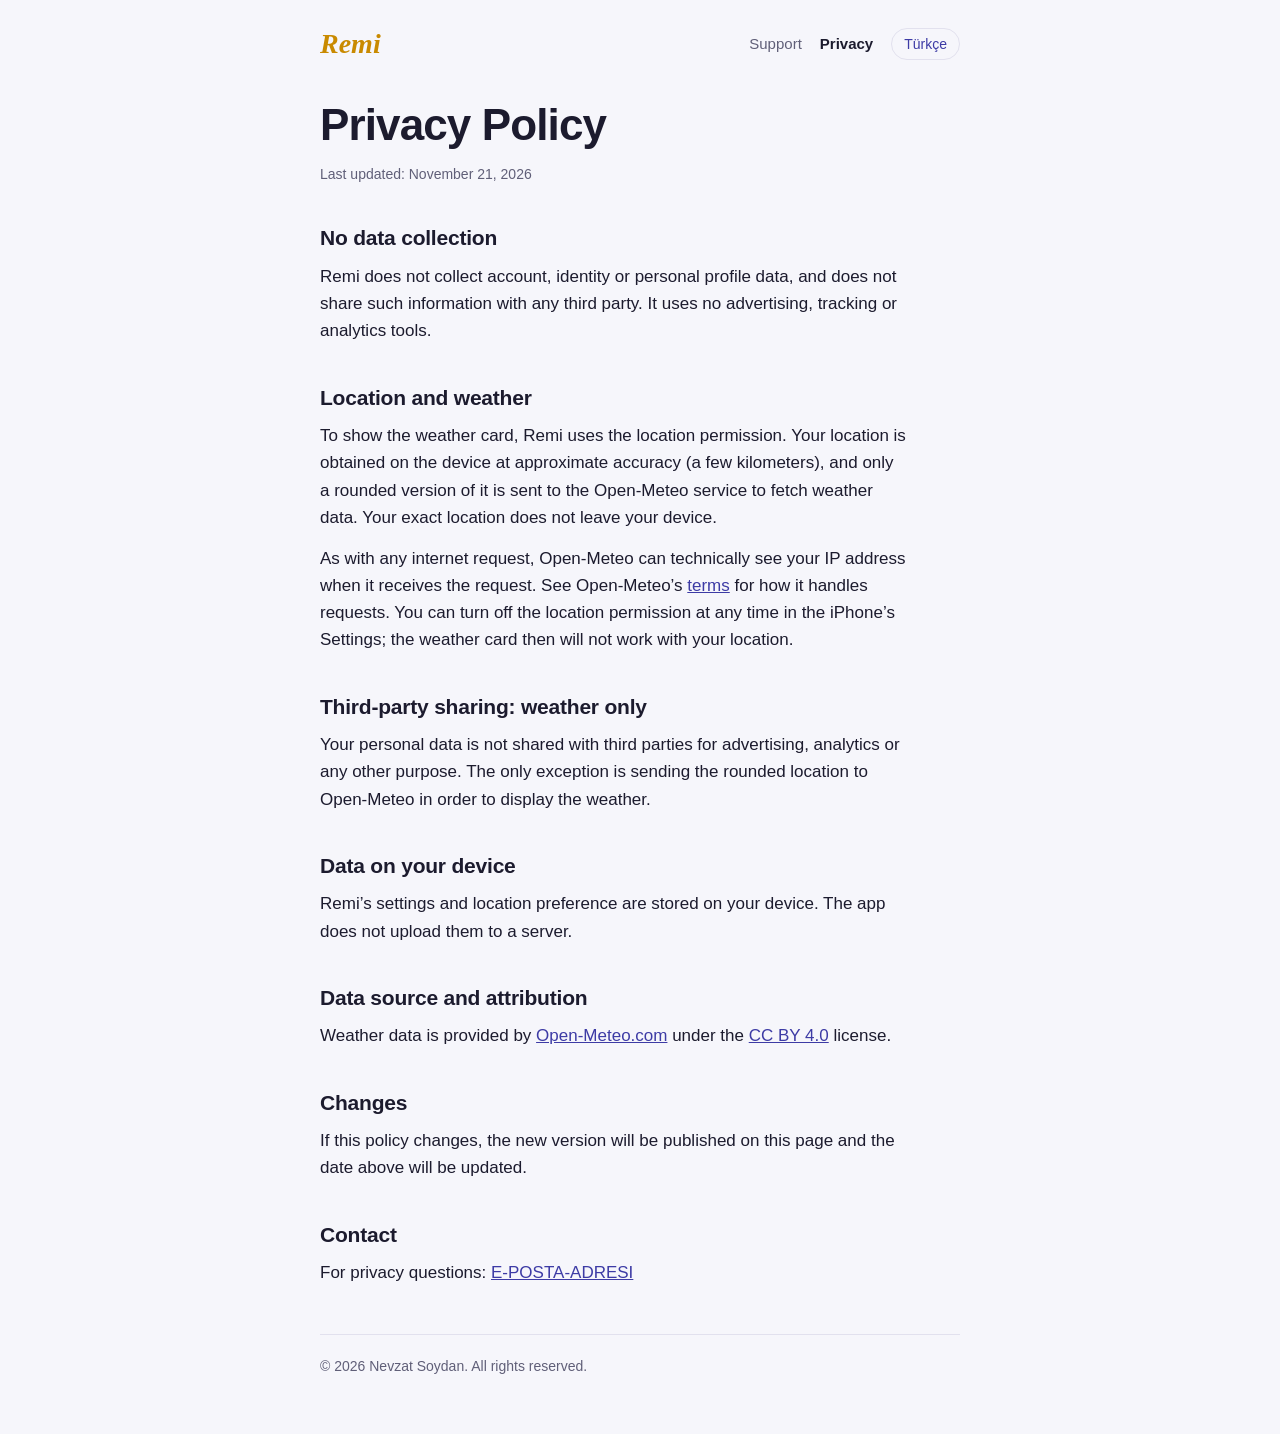
==== privacy.html @ 40884464 "Add files via upload" ====
<!doctype html>
<html lang="tr">
<head>
<meta charset="utf-8">
<meta name="viewport" content="width=device-width, initial-scale=1, viewport-fit=cover">
<title>Remi — Gizlilik Politikası / Privacy Policy</title>
<meta name="description" content="Remi gizlilik politikası / Remi privacy policy.">
<link rel="stylesheet" href="style.css">
<noscript><style>html[lang=tr] [lang=en]{display:block!important}button.lang{display:none}</style></noscript>
</head>
<body>
<div class="wrap">
<nav>
  <a class="brand" href="index.html">Remi</a>
  <div class="links">
    <a href="index.html"><span lang="tr">Destek</span><span lang="en">Support</span></a>
    <a href="privacy.html" aria-current="page"><span lang="tr">Gizlilik</span><span lang="en">Privacy</span></a>
    <button class="lang" id="lang" type="button">English</button>
  </div>
</nav>

<main>
<div lang="tr">
  <h1>Gizlilik Politikası</h1>
  <p class="meta">Son güncelleme: 21 Kasım 2026</p>

  <h2>Veri toplama yok</h2>
  <p>Remi hesap, kimlik ya da kişisel profil verisi toplamaz ve bu tür bilgileri herhangi bir üçüncü tarafla paylaşmaz. Reklam, izleme ya da analiz amaçlı bir araç kullanmaz.</p>

  <h2>Konum ve hava durumu</h2>
  <p>Hava durumu kartını göstermek için Remi konum iznini kullanır. Konumunuz cihazda yaklaşık hassasiyetle (yaklaşık birkaç kilometre) alınır ve yalnızca yuvarlanmış hali hava durumu verisini almak için Open-Meteo hizmetine gönderilir. Tam konumunuz cihazınızdan çıkmaz.</p>
  <p>Her internet isteğinde olduğu gibi, Open-Meteo isteği alırken teknik olarak IP adresinizi görebilir. Open-Meteo’nun kendi uygulamaları için <a href="https://open-meteo.com/en/terms">koşullarına</a> bakabilirsiniz. Konum iznini istediğiniz zaman iPhone’un Ayarlar bölümünden kapatabilirsiniz; bu durumda hava durumu kartı konumunuzla çalışmaz.</p>

  <h2>Üçüncü taraf paylaşımı: yalnızca hava durumu</h2>
  <p>Kişisel verileriniz reklam, analiz ya da başka amaçlarla üçüncü taraflarla paylaşılmaz. Tek istisna, hava durumunu göstermek için yuvarlanmış konumun Open-Meteo’ya gönderilmesidir.</p>

  <h2>Cihazdaki veriler</h2>
  <p>Remi’nin ayarları ve konum tercihi cihazınızda saklanır. Uygulama bunları bir sunucuya yüklemez.</p>

  <h2>Veri kaynağı ve atıf</h2>
  <p>Hava durumu verisi <a href="https://open-meteo.com/">Open-Meteo.com</a> tarafından <a href="https://creativecommons.org/licenses/by/4.0/">CC BY 4.0</a> lisansıyla sağlanır.</p>

  <h2>Değişiklikler</h2>
  <p>Bu politika güncellenirse yeni hali bu sayfada yayımlanır ve yukarıdaki tarih değişir.</p>

  <h2>İletişim</h2>
  <p>Gizlilikle ilgili sorularınız için: <a href="mailto:E-POSTA-ADRESI">E-POSTA-ADRESI</a></p>
</div>

<div lang="en">
  <h1>Privacy Policy</h1>
  <p class="meta">Last updated: November 21, 2026</p>

  <h2>No data collection</h2>
  <p>Remi does not collect account, identity or personal profile data, and does not share such information with any third party. It uses no advertising, tracking or analytics tools.</p>

  <h2>Location and weather</h2>
  <p>To show the weather card, Remi uses the location permission. Your location is obtained on the device at approximate accuracy (a few kilometers), and only a rounded version of it is sent to the Open-Meteo service to fetch weather data. Your exact location does not leave your device.</p>
  <p>As with any internet request, Open-Meteo can technically see your IP address when it receives the request. See Open-Meteo’s <a href="https://open-meteo.com/en/terms">terms</a> for how it handles requests. You can turn off the location permission at any time in the iPhone’s Settings; the weather card then will not work with your location.</p>

  <h2>Third-party sharing: weather only</h2>
  <p>Your personal data is not shared with third parties for advertising, analytics or any other purpose. The only exception is sending the rounded location to Open-Meteo in order to display the weather.</p>

  <h2>Data on your device</h2>
  <p>Remi’s settings and location preference are stored on your device. The app does not upload them to a server.</p>

  <h2>Data source and attribution</h2>
  <p>Weather data is provided by <a href="https://open-meteo.com/">Open-Meteo.com</a> under the <a href="https://creativecommons.org/licenses/by/4.0/">CC BY 4.0</a> license.</p>

  <h2>Changes</h2>
  <p>If this policy changes, the new version will be published on this page and the date above will be updated.</p>

  <h2>Contact</h2>
  <p>For privacy questions: <a href="mailto:E-POSTA-ADRESI">E-POSTA-ADRESI</a></p>
</div>
</main>

<footer>© 2026 Nevzat Soydan. <span lang="tr">Tüm hakları saklıdır.</span><span lang="en">All rights reserved.</span></footer>
</div>
<script src="lang.js"></script>
</body>
</html>
---- style.css ----
:root{--bg:#f6f6fb;--card:#fff;--ink:#1c1b2e;--mute:#605f78;--line:#e2e1ee;--accent:#3d3ba5;--gold:#c98a00;color-scheme:light dark}
@media (prefers-color-scheme:dark){:root{--bg:#121220;--card:#1d1d31;--ink:#f2f1fb;--mute:#a9a8c4;--line:#2f2f4b;--accent:#a9a8ff;--gold:#f5b82e}}
*{box-sizing:border-box}
html{-webkit-text-size-adjust:100%}
body{margin:0;background:var(--bg);color:var(--ink);font:17px/1.6 -apple-system,BlinkMacSystemFont,"SF Pro Text","Helvetica Neue",Arial,sans-serif;padding:env(safe-area-inset-top) env(safe-area-inset-right) env(safe-area-inset-bottom) env(safe-area-inset-left)}
.wrap{max-width:680px;margin:0 auto;padding:28px 20px 56px}
nav{display:flex;justify-content:space-between;align-items:center;gap:12px;margin-bottom:40px}
nav a.brand{font:italic 600 28px/1 Georgia,"New York",serif;color:var(--gold);text-decoration:none}
.links{display:flex;gap:18px;align-items:center;font-size:15px}
.links a{color:var(--mute);text-decoration:none}
.links a[aria-current]{color:var(--ink);font-weight:600}
button.lang{font:inherit;font-size:14px;color:var(--accent);background:none;border:1px solid var(--line);border-radius:999px;padding:4px 12px;cursor:pointer}
h1{font-size:clamp(32px,7vw,44px);line-height:1.15;letter-spacing:-.02em;margin:0 0 12px}
h2{font-size:21px;margin:36px 0 8px;letter-spacing:-.01em}
p{margin:0 0 14px;max-width:62ch}
.lead{font-size:19px;color:var(--mute)}
.card{background:var(--card);border:1px solid var(--line);border-radius:18px;padding:20px 22px;margin:20px 0}
a{color:var(--accent)}
a:focus-visible,button:focus-visible{outline:3px solid var(--accent);outline-offset:3px;border-radius:6px}
.meta{color:var(--mute);font-size:14px}
footer{margin-top:48px;padding-top:20px;border-top:1px solid var(--line);color:var(--mute);font-size:14px}
html[lang=tr] [lang=en],html[lang=en] [lang=tr]{display:none}
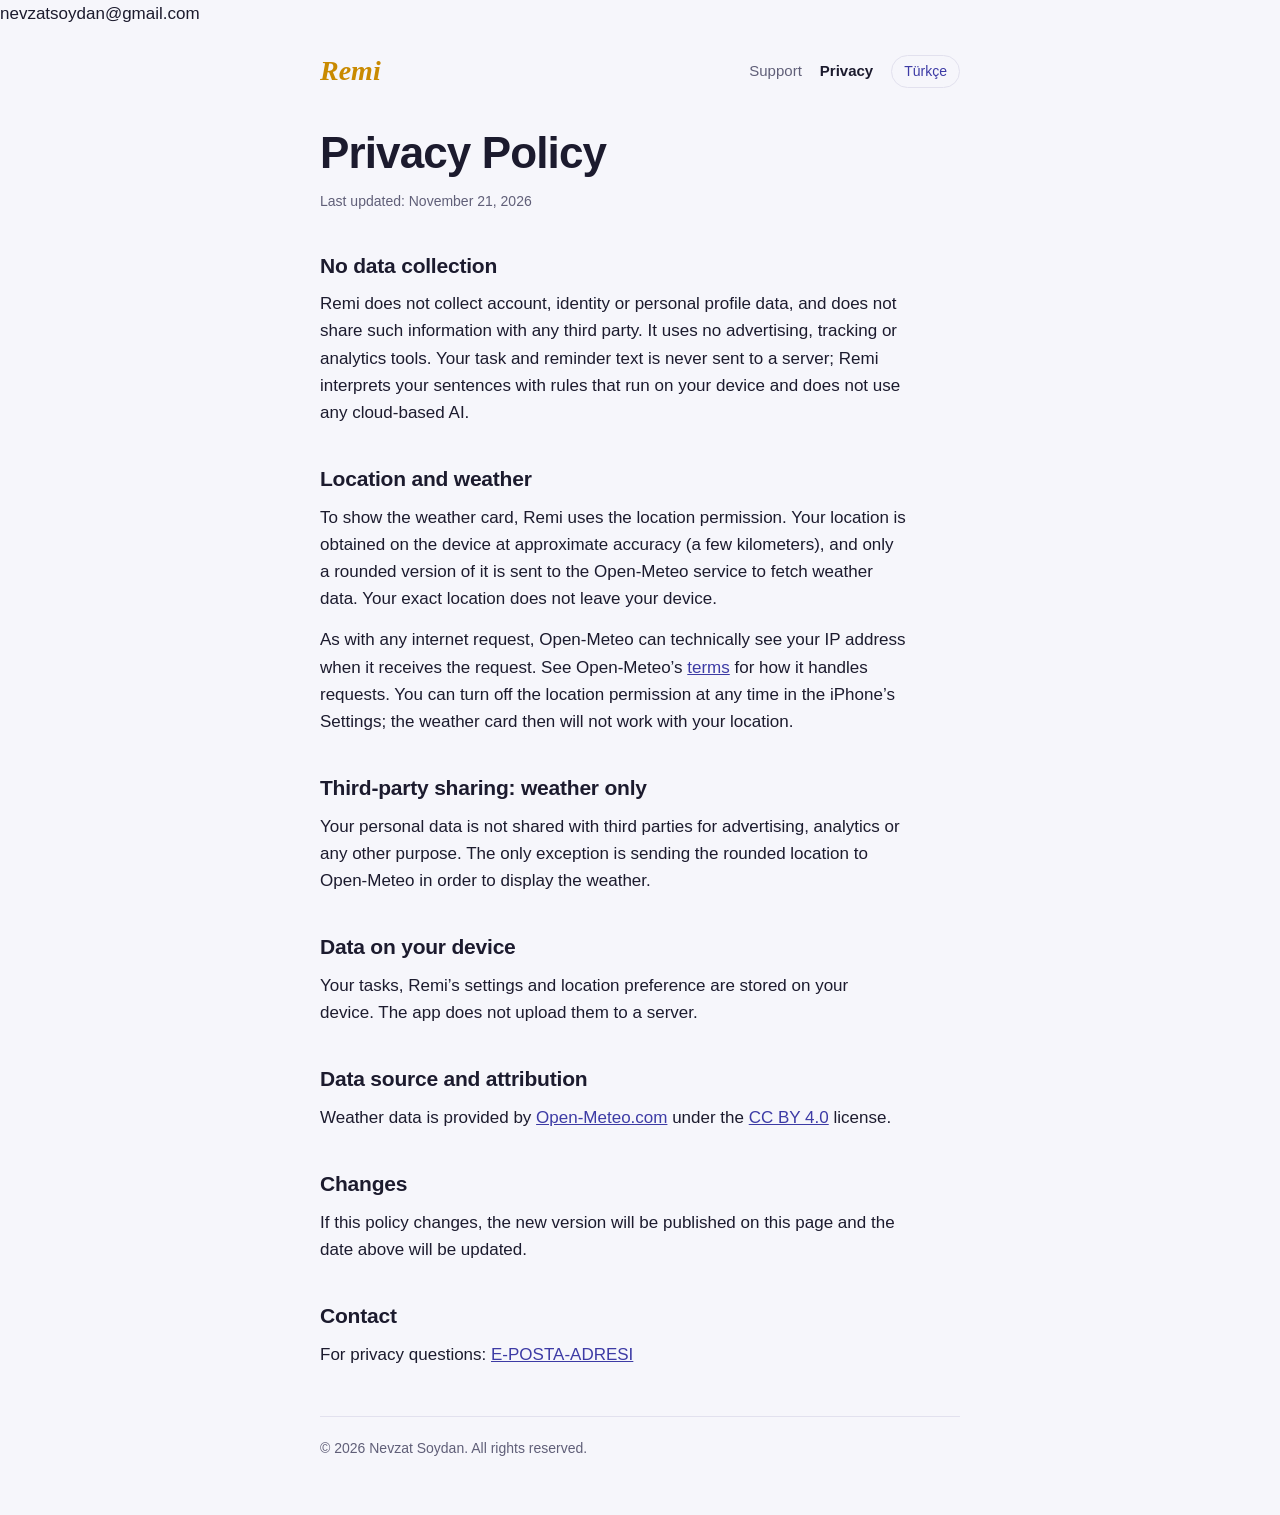
==== commit 011a20e0: "Add files via upload" ====
--- a/privacy.html
+++ b/privacy.html
@@ -1,4 +1,4 @@
-<!doctype html>
+nevzatsoydan@gmail.com<!doctype html>
 <html lang="tr">
 <head>
 <meta charset="utf-8">
@@ -25,7 +25,7 @@
   <p class="meta">Son güncelleme: 21 Kasım 2026</p>
 
   <h2>Veri toplama yok</h2>
-  <p>Remi hesap, kimlik ya da kişisel profil verisi toplamaz ve bu tür bilgileri herhangi bir üçüncü tarafla paylaşmaz. Reklam, izleme ya da analiz amaçlı bir araç kullanmaz.</p>
+  <p>Remi hesap, kimlik ya da kişisel profil verisi toplamaz ve bu tür bilgileri herhangi bir üçüncü tarafla paylaşmaz. Reklam, izleme ya da analiz amaçlı bir araç kullanmaz. Görev ve hatırlatıcı metinleriniz hiçbir sunucuya gönderilmez; Remi cümlelerinizi cihazınızda çalışan kurallarla çözümler, bulut tabanlı bir yapay zekâ kullanmaz.</p>
 
   <h2>Konum ve hava durumu</h2>
   <p>Hava durumu kartını göstermek için Remi konum iznini kullanır. Konumunuz cihazda yaklaşık hassasiyetle (yaklaşık birkaç kilometre) alınır ve yalnızca yuvarlanmış hali hava durumu verisini almak için Open-Meteo hizmetine gönderilir. Tam konumunuz cihazınızdan çıkmaz.</p>
@@ -35,7 +35,7 @@
   <p>Kişisel verileriniz reklam, analiz ya da başka amaçlarla üçüncü taraflarla paylaşılmaz. Tek istisna, hava durumunu göstermek için yuvarlanmış konumun Open-Meteo’ya gönderilmesidir.</p>
 
   <h2>Cihazdaki veriler</h2>
-  <p>Remi’nin ayarları ve konum tercihi cihazınızda saklanır. Uygulama bunları bir sunucuya yüklemez.</p>
+  <p>Görevleriniz, Remi’nin ayarları ve konum tercihi cihazınızda saklanır. Uygulama bunları bir sunucuya yüklemez.</p>
 
   <h2>Veri kaynağı ve atıf</h2>
   <p>Hava durumu verisi <a href="https://open-meteo.com/">Open-Meteo.com</a> tarafından <a href="https://creativecommons.org/licenses/by/4.0/">CC BY 4.0</a> lisansıyla sağlanır.</p>
@@ -52,7 +52,7 @@
   <p class="meta">Last updated: November 21, 2026</p>
 
   <h2>No data collection</h2>
-  <p>Remi does not collect account, identity or personal profile data, and does not share such information with any third party. It uses no advertising, tracking or analytics tools.</p>
+  <p>Remi does not collect account, identity or personal profile data, and does not share such information with any third party. It uses no advertising, tracking or analytics tools. Your task and reminder text is never sent to a server; Remi interprets your sentences with rules that run on your device and does not use any cloud-based AI.</p>
 
   <h2>Location and weather</h2>
   <p>To show the weather card, Remi uses the location permission. Your location is obtained on the device at approximate accuracy (a few kilometers), and only a rounded version of it is sent to the Open-Meteo service to fetch weather data. Your exact location does not leave your device.</p>
@@ -62,7 +62,7 @@
   <p>Your personal data is not shared with third parties for advertising, analytics or any other purpose. The only exception is sending the rounded location to Open-Meteo in order to display the weather.</p>
 
   <h2>Data on your device</h2>
-  <p>Remi’s settings and location preference are stored on your device. The app does not upload them to a server.</p>
+  <p>Your tasks, Remi’s settings and location preference are stored on your device. The app does not upload them to a server.</p>
 
   <h2>Data source and attribution</h2>
   <p>Weather data is provided by <a href="https://open-meteo.com/">Open-Meteo.com</a> under the <a href="https://creativecommons.org/licenses/by/4.0/">CC BY 4.0</a> license.</p>
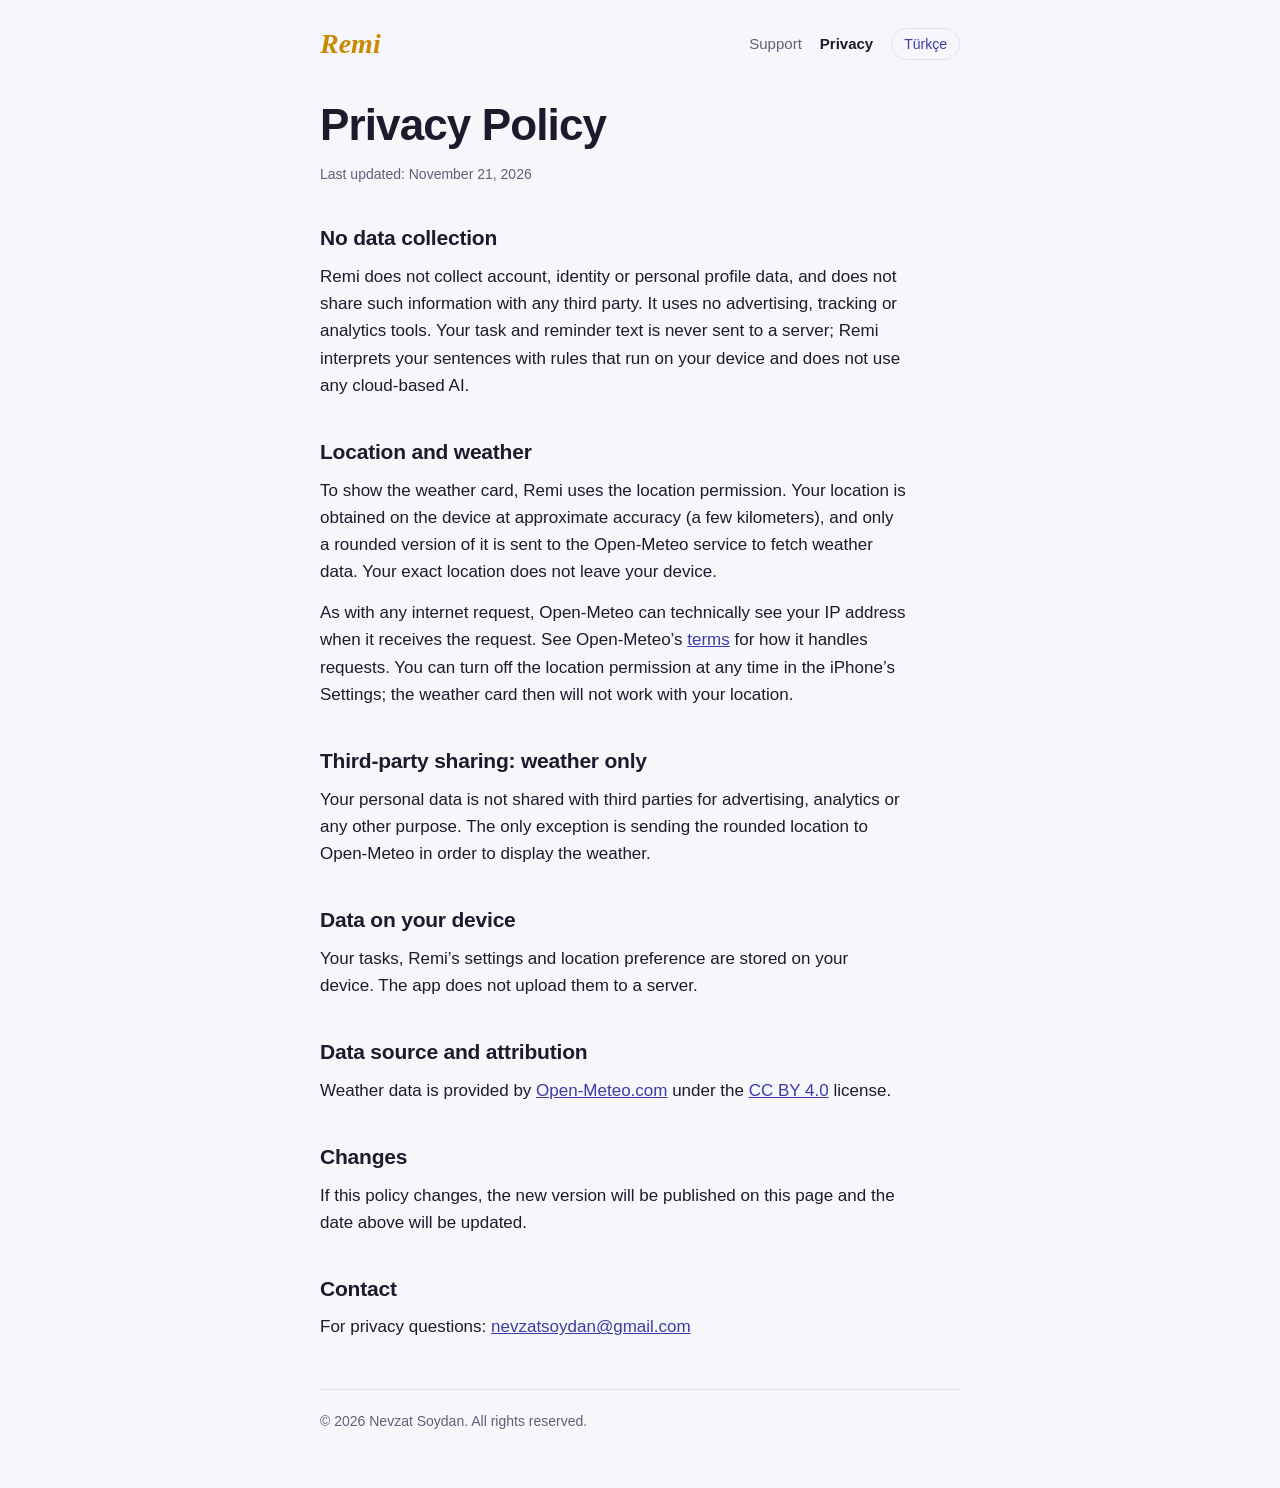
==== commit 4d877219: "Add files via upload" ====
--- a/privacy.html
+++ b/privacy.html
@@ -1,4 +1,4 @@
-nevzatsoydan@gmail.com<!doctype html>
+<!doctype html>
 <html lang="tr">
 <head>
 <meta charset="utf-8">
@@ -44,7 +44,7 @@
   <p>Bu politika güncellenirse yeni hali bu sayfada yayımlanır ve yukarıdaki tarih değişir.</p>
 
   <h2>İletişim</h2>
-  <p>Gizlilikle ilgili sorularınız için: <a href="mailto:E-POSTA-ADRESI">E-POSTA-ADRESI</a></p>
+  <p>Gizlilikle ilgili sorularınız için: <a href="mailto:nevzatsoydan@gmail.com">nevzatsoydan@gmail.com</a></p>
 </div>
 
 <div lang="en">
@@ -71,7 +71,7 @@
   <p>If this policy changes, the new version will be published on this page and the date above will be updated.</p>
 
   <h2>Contact</h2>
-  <p>For privacy questions: <a href="mailto:E-POSTA-ADRESI">E-POSTA-ADRESI</a></p>
+  <p>For privacy questions: <a href="mailto:nevzatsoydan@gmail.com">nevzatsoydan@gmail.com</a></p>
 </div>
 </main>
 
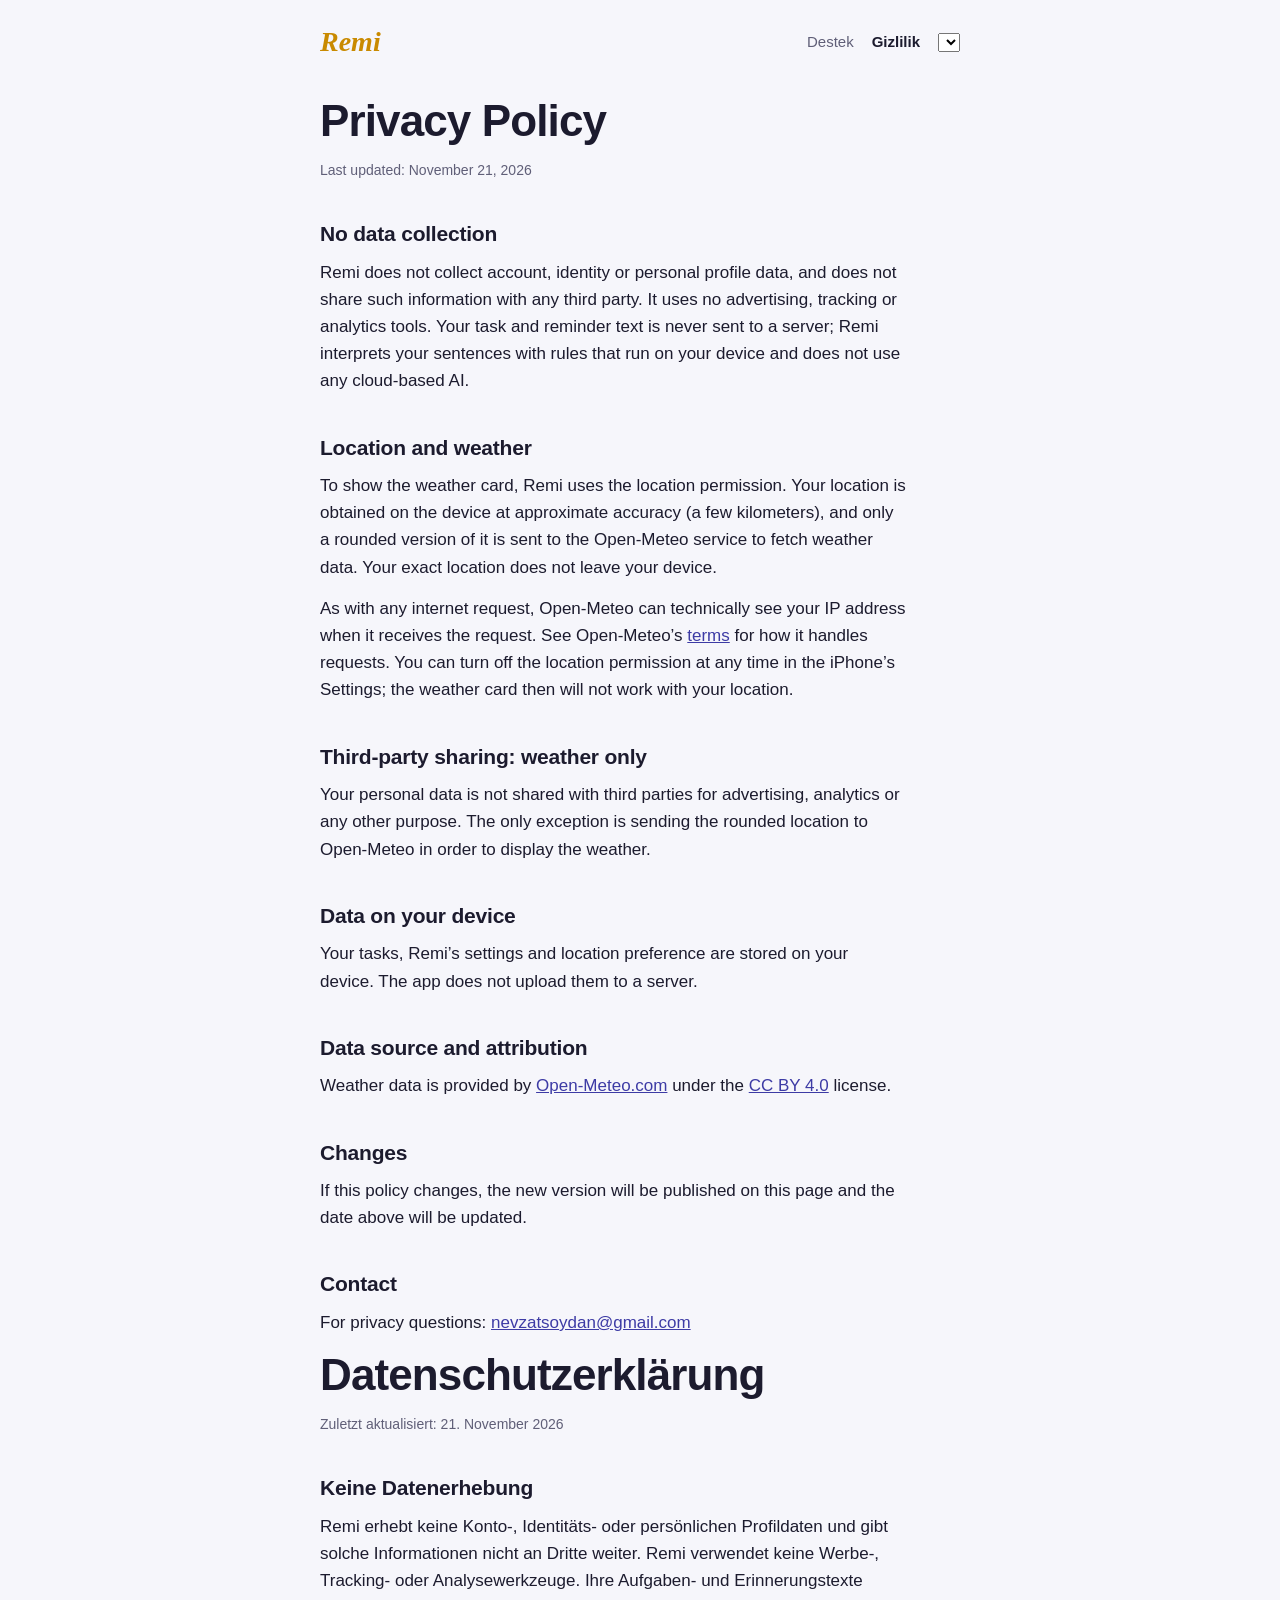
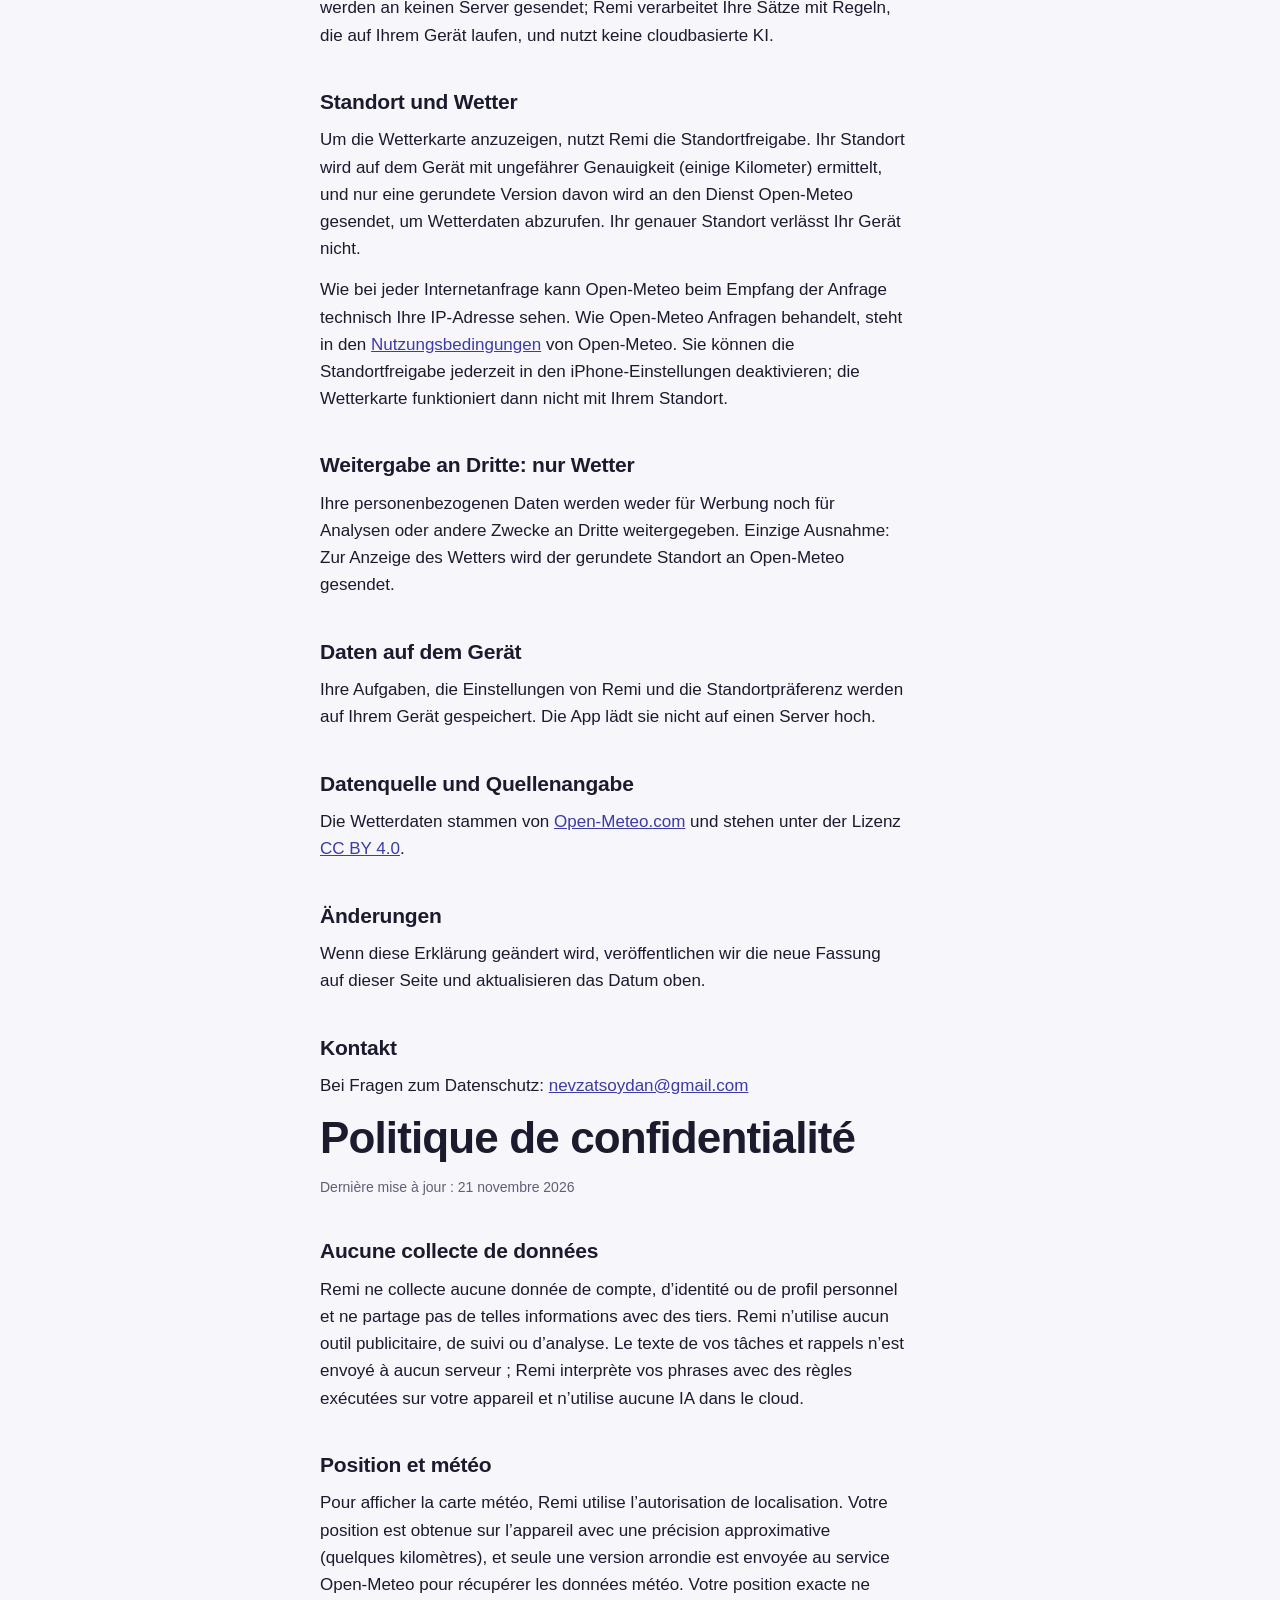
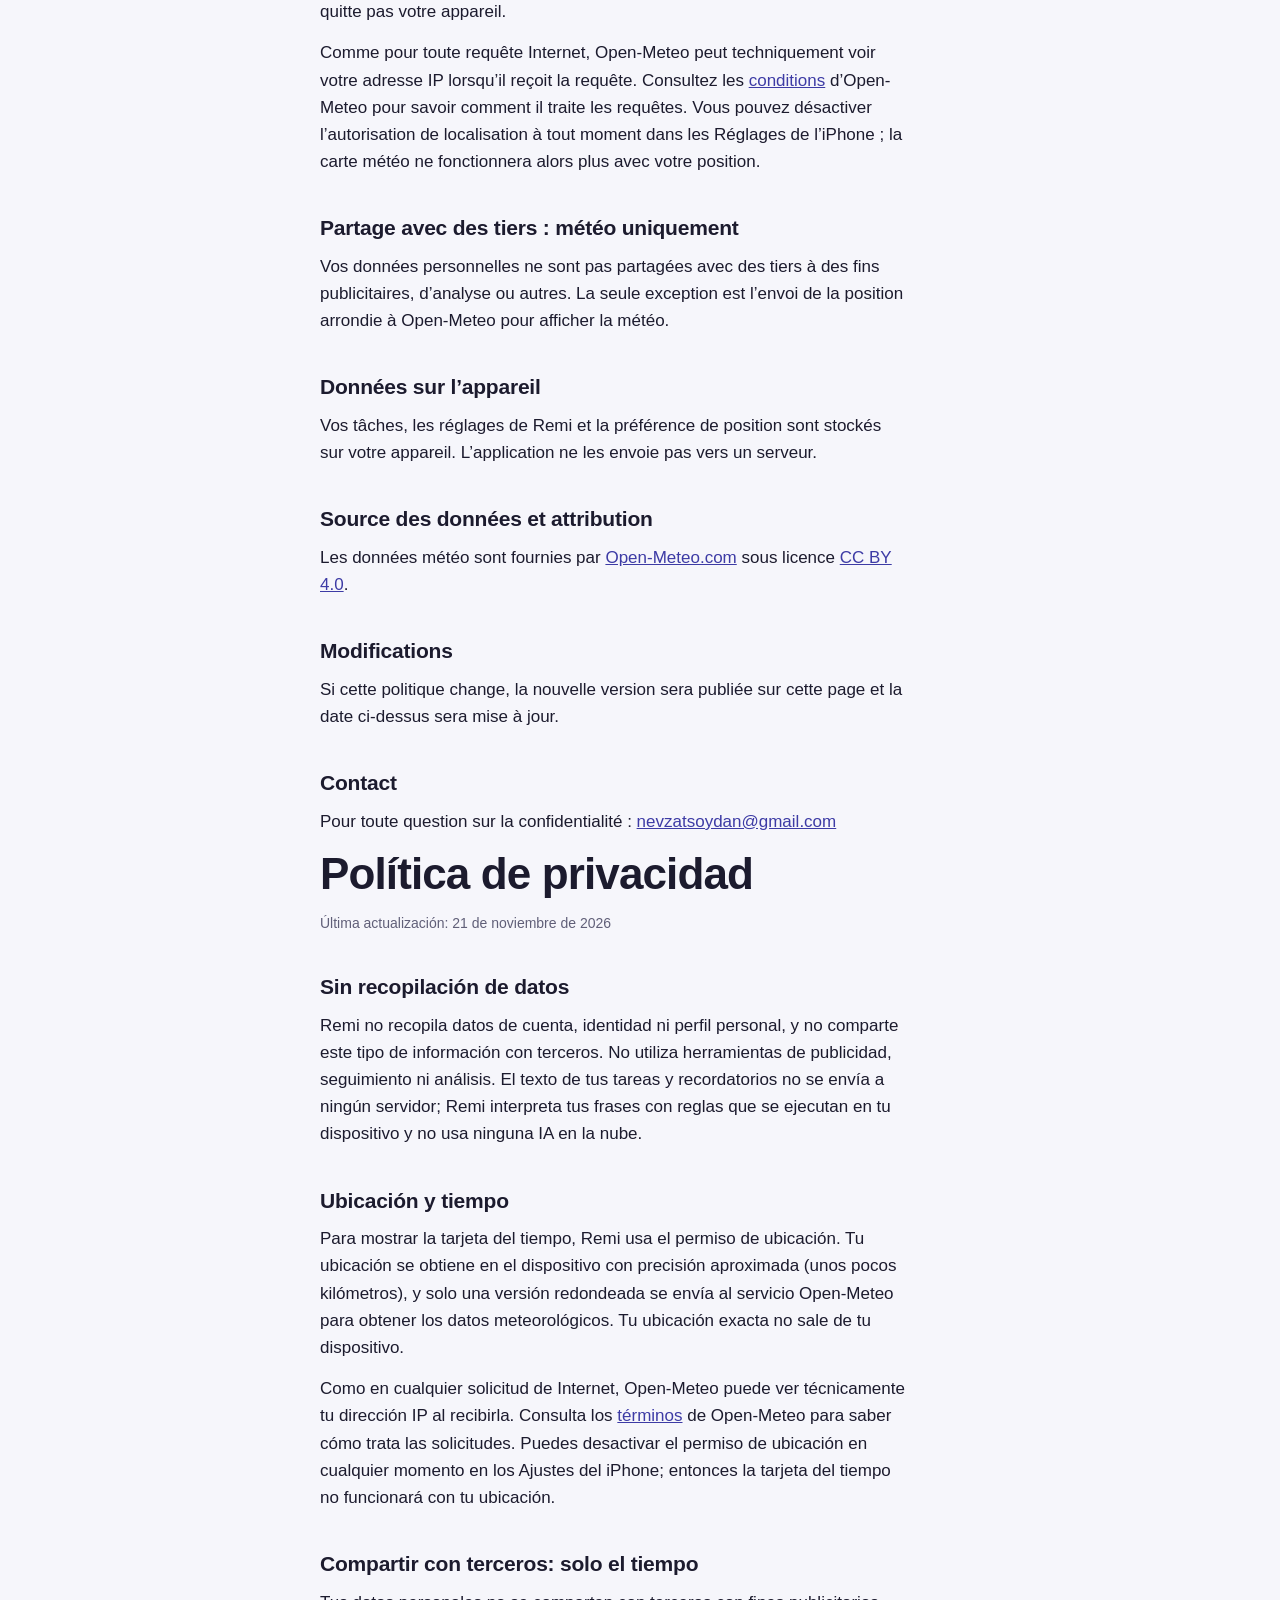
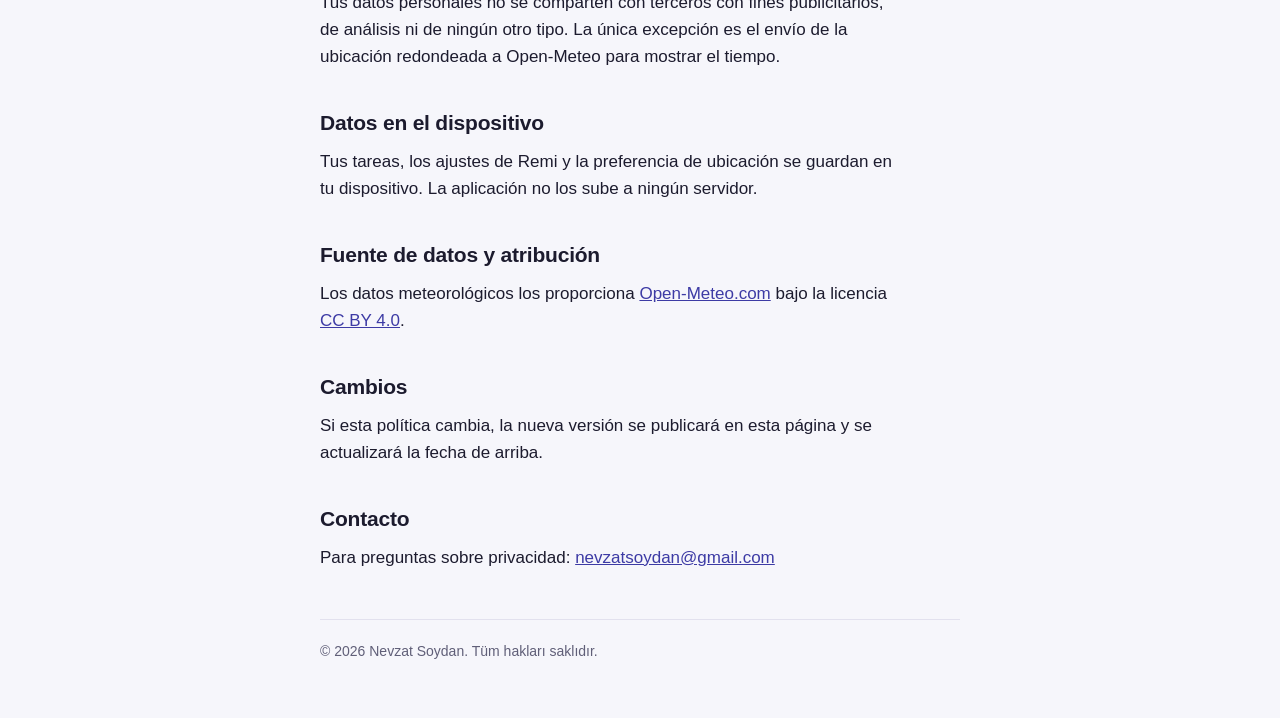
==== commit ee1b4a56: "Add files via upload" ====
--- a/privacy.html
+++ b/privacy.html
@@ -3,19 +3,20 @@
 <head>
 <meta charset="utf-8">
 <meta name="viewport" content="width=device-width, initial-scale=1, viewport-fit=cover">
-<title>Remi — Gizlilik Politikası / Privacy Policy</title>
-<meta name="description" content="Remi gizlilik politikası / Remi privacy policy.">
+<title>Remi — Gizlilik / Privacy / Datenschutz / Confidentialité / Privacidad</title>
+<meta name="description" content="Remi — Gizlilik Politikası / Privacy Policy">
 <link rel="stylesheet" href="style.css">
-<noscript><style>html[lang=tr] [lang=en]{display:block!important}button.lang{display:none}</style></noscript>
 </head>
 <body>
 <div class="wrap">
 <nav>
   <a class="brand" href="index.html">Remi</a>
   <div class="links">
-    <a href="index.html"><span lang="tr">Destek</span><span lang="en">Support</span></a>
-    <a href="privacy.html" aria-current="page"><span lang="tr">Gizlilik</span><span lang="en">Privacy</span></a>
-    <button class="lang" id="lang" type="button">English</button>
+    <a href="index.html"><span data-i="support">Destek</span></a>
+    <a href="privacy.html" aria-current="page"><span data-i="privacy">Gizlilik</span></a>
+    <select class="lang" id="lang" aria-label="Language / Dil">
+      <option value="tr">Türkçe</option><option value="en">English</option><option value="de">Deutsch</option><option value="fr">Français</option><option value="es">Español</option>
+    </select>
   </div>
 </nav>
 
@@ -73,9 +74,90 @@
   <h2>Contact</h2>
   <p>For privacy questions: <a href="mailto:nevzatsoydan@gmail.com">nevzatsoydan@gmail.com</a></p>
 </div>
+
+<div lang="de">
+  <h1>Datenschutzerklärung</h1>
+  <p class="meta">Zuletzt aktualisiert: 21. November 2026</p>
+
+  <h2>Keine Datenerhebung</h2>
+  <p>Remi erhebt keine Konto-, Identitäts- oder persönlichen Profildaten und gibt solche Informationen nicht an Dritte weiter. Remi verwendet keine Werbe-, Tracking- oder Analysewerkzeuge. Ihre Aufgaben- und Erinnerungstexte werden an keinen Server gesendet; Remi verarbeitet Ihre Sätze mit Regeln, die auf Ihrem Gerät laufen, und nutzt keine cloudbasierte KI.</p>
+
+  <h2>Standort und Wetter</h2>
+  <p>Um die Wetterkarte anzuzeigen, nutzt Remi die Standortfreigabe. Ihr Standort wird auf dem Gerät mit ungefährer Genauigkeit (einige Kilometer) ermittelt, und nur eine gerundete Version davon wird an den Dienst Open-Meteo gesendet, um Wetterdaten abzurufen. Ihr genauer Standort verlässt Ihr Gerät nicht.</p>
+  <p>Wie bei jeder Internetanfrage kann Open-Meteo beim Empfang der Anfrage technisch Ihre IP-Adresse sehen. Wie Open-Meteo Anfragen behandelt, steht in den <a href="https://open-meteo.com/en/terms">Nutzungsbedingungen</a> von Open-Meteo. Sie können die Standortfreigabe jederzeit in den iPhone-Einstellungen deaktivieren; die Wetterkarte funktioniert dann nicht mit Ihrem Standort.</p>
+
+  <h2>Weitergabe an Dritte: nur Wetter</h2>
+  <p>Ihre personenbezogenen Daten werden weder für Werbung noch für Analysen oder andere Zwecke an Dritte weitergegeben. Einzige Ausnahme: Zur Anzeige des Wetters wird der gerundete Standort an Open-Meteo gesendet.</p>
+
+  <h2>Daten auf dem Gerät</h2>
+  <p>Ihre Aufgaben, die Einstellungen von Remi und die Standortpräferenz werden auf Ihrem Gerät gespeichert. Die App lädt sie nicht auf einen Server hoch.</p>
+
+  <h2>Datenquelle und Quellenangabe</h2>
+  <p>Die Wetterdaten stammen von <a href="https://open-meteo.com/">Open-Meteo.com</a> und stehen unter der Lizenz <a href="https://creativecommons.org/licenses/by/4.0/">CC BY 4.0</a>.</p>
+
+  <h2>Änderungen</h2>
+  <p>Wenn diese Erklärung geändert wird, veröffentlichen wir die neue Fassung auf dieser Seite und aktualisieren das Datum oben.</p>
+
+  <h2>Kontakt</h2>
+  <p>Bei Fragen zum Datenschutz: <a href="mailto:nevzatsoydan@gmail.com">nevzatsoydan@gmail.com</a></p>
+</div>
+
+<div lang="fr">
+  <h1>Politique de confidentialité</h1>
+  <p class="meta">Dernière mise à jour : 21 novembre 2026</p>
+
+  <h2>Aucune collecte de données</h2>
+  <p>Remi ne collecte aucune donnée de compte, d’identité ou de profil personnel et ne partage pas de telles informations avec des tiers. Remi n’utilise aucun outil publicitaire, de suivi ou d’analyse. Le texte de vos tâches et rappels n’est envoyé à aucun serveur ; Remi interprète vos phrases avec des règles exécutées sur votre appareil et n’utilise aucune IA dans le cloud.</p>
+
+  <h2>Position et météo</h2>
+  <p>Pour afficher la carte météo, Remi utilise l’autorisation de localisation. Votre position est obtenue sur l’appareil avec une précision approximative (quelques kilomètres), et seule une version arrondie est envoyée au service Open-Meteo pour récupérer les données météo. Votre position exacte ne quitte pas votre appareil.</p>
+  <p>Comme pour toute requête Internet, Open-Meteo peut techniquement voir votre adresse IP lorsqu’il reçoit la requête. Consultez les <a href="https://open-meteo.com/en/terms">conditions</a> d’Open-Meteo pour savoir comment il traite les requêtes. Vous pouvez désactiver l’autorisation de localisation à tout moment dans les Réglages de l’iPhone ; la carte météo ne fonctionnera alors plus avec votre position.</p>
+
+  <h2>Partage avec des tiers : météo uniquement</h2>
+  <p>Vos données personnelles ne sont pas partagées avec des tiers à des fins publicitaires, d’analyse ou autres. La seule exception est l’envoi de la position arrondie à Open-Meteo pour afficher la météo.</p>
+
+  <h2>Données sur l’appareil</h2>
+  <p>Vos tâches, les réglages de Remi et la préférence de position sont stockés sur votre appareil. L’application ne les envoie pas vers un serveur.</p>
+
+  <h2>Source des données et attribution</h2>
+  <p>Les données météo sont fournies par <a href="https://open-meteo.com/">Open-Meteo.com</a> sous licence <a href="https://creativecommons.org/licenses/by/4.0/">CC BY 4.0</a>.</p>
+
+  <h2>Modifications</h2>
+  <p>Si cette politique change, la nouvelle version sera publiée sur cette page et la date ci-dessus sera mise à jour.</p>
+
+  <h2>Contact</h2>
+  <p>Pour toute question sur la confidentialité : <a href="mailto:nevzatsoydan@gmail.com">nevzatsoydan@gmail.com</a></p>
+</div>
+
+<div lang="es">
+  <h1>Política de privacidad</h1>
+  <p class="meta">Última actualización: 21 de noviembre de 2026</p>
+
+  <h2>Sin recopilación de datos</h2>
+  <p>Remi no recopila datos de cuenta, identidad ni perfil personal, y no comparte este tipo de información con terceros. No utiliza herramientas de publicidad, seguimiento ni análisis. El texto de tus tareas y recordatorios no se envía a ningún servidor; Remi interpreta tus frases con reglas que se ejecutan en tu dispositivo y no usa ninguna IA en la nube.</p>
+
+  <h2>Ubicación y tiempo</h2>
+  <p>Para mostrar la tarjeta del tiempo, Remi usa el permiso de ubicación. Tu ubicación se obtiene en el dispositivo con precisión aproximada (unos pocos kilómetros), y solo una versión redondeada se envía al servicio Open-Meteo para obtener los datos meteorológicos. Tu ubicación exacta no sale de tu dispositivo.</p>
+  <p>Como en cualquier solicitud de Internet, Open-Meteo puede ver técnicamente tu dirección IP al recibirla. Consulta los <a href="https://open-meteo.com/en/terms">términos</a> de Open-Meteo para saber cómo trata las solicitudes. Puedes desactivar el permiso de ubicación en cualquier momento en los Ajustes del iPhone; entonces la tarjeta del tiempo no funcionará con tu ubicación.</p>
+
+  <h2>Compartir con terceros: solo el tiempo</h2>
+  <p>Tus datos personales no se comparten con terceros con fines publicitarios, de análisis ni de ningún otro tipo. La única excepción es el envío de la ubicación redondeada a Open-Meteo para mostrar el tiempo.</p>
+
+  <h2>Datos en el dispositivo</h2>
+  <p>Tus tareas, los ajustes de Remi y la preferencia de ubicación se guardan en tu dispositivo. La aplicación no los sube a ningún servidor.</p>
+
+  <h2>Fuente de datos y atribución</h2>
+  <p>Los datos meteorológicos los proporciona <a href="https://open-meteo.com/">Open-Meteo.com</a> bajo la licencia <a href="https://creativecommons.org/licenses/by/4.0/">CC BY 4.0</a>.</p>
+
+  <h2>Cambios</h2>
+  <p>Si esta política cambia, la nueva versión se publicará en esta página y se actualizará la fecha de arriba.</p>
+
+  <h2>Contacto</h2>
+  <p>Para preguntas sobre privacidad: <a href="mailto:nevzatsoydan@gmail.com">nevzatsoydan@gmail.com</a></p>
+</div>
 </main>
 
-<footer>© 2026 Nevzat Soydan. <span lang="tr">Tüm hakları saklıdır.</span><span lang="en">All rights reserved.</span></footer>
+<footer>© 2026 Nevzat Soydan. <span data-i="rights">Tüm hakları saklıdır.</span></footer>
 </div>
 <script src="lang.js"></script>
 </body>
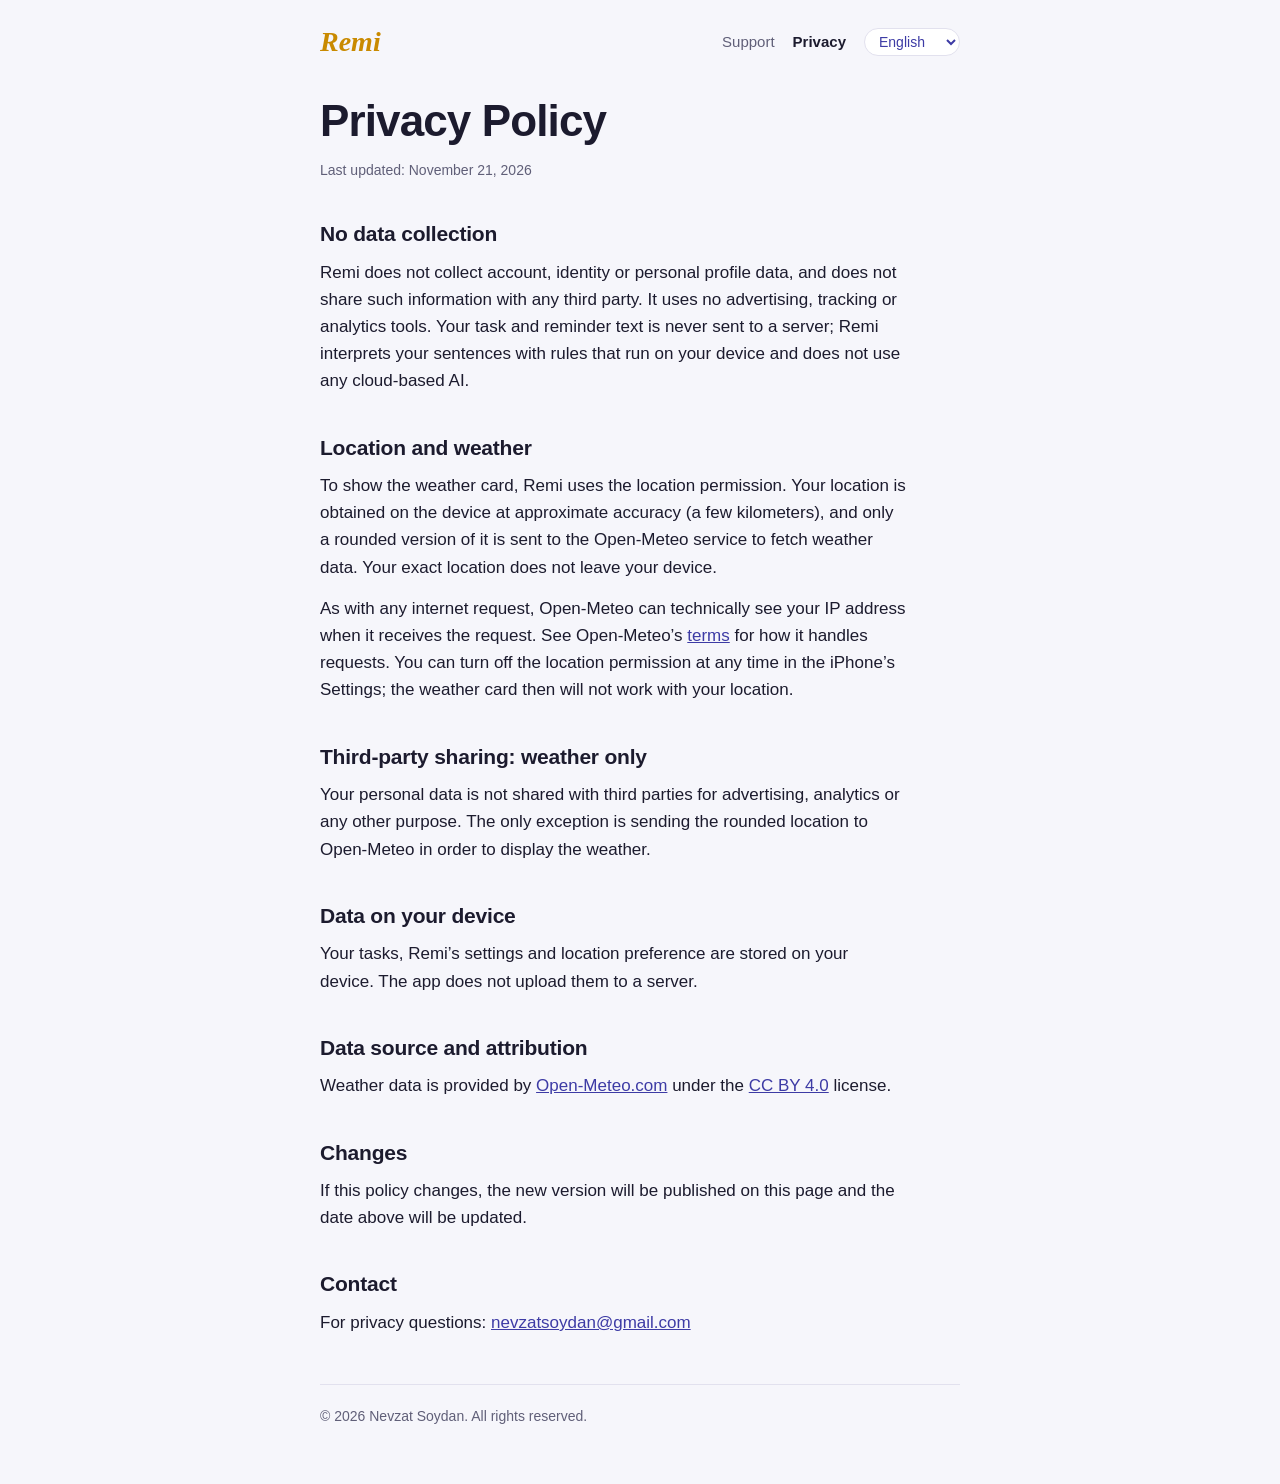
==== commit b303dbad: "Add files via upload" ====
--- a/privacy.html
+++ b/privacy.html
@@ -5,7 +5,32 @@
 <meta name="viewport" content="width=device-width, initial-scale=1, viewport-fit=cover">
 <title>Remi — Gizlilik / Privacy / Datenschutz / Confidentialité / Privacidad</title>
 <meta name="description" content="Remi — Gizlilik Politikası / Privacy Policy">
-<link rel="stylesheet" href="style.css">
+<style>
+:root{--bg:#f6f6fb;--card:#fff;--ink:#1c1b2e;--mute:#605f78;--line:#e2e1ee;--accent:#3d3ba5;--gold:#c98a00;color-scheme:light dark}
+@media (prefers-color-scheme:dark){:root{--bg:#121220;--card:#1d1d31;--ink:#f2f1fb;--mute:#a9a8c4;--line:#2f2f4b;--accent:#a9a8ff;--gold:#f5b82e}}
+*{box-sizing:border-box}
+html{-webkit-text-size-adjust:100%}
+body{margin:0;background:var(--bg);color:var(--ink);font:17px/1.6 -apple-system,BlinkMacSystemFont,"SF Pro Text","Helvetica Neue",Arial,sans-serif;padding:env(safe-area-inset-top) env(safe-area-inset-right) env(safe-area-inset-bottom) env(safe-area-inset-left)}
+.wrap{max-width:680px;margin:0 auto;padding:28px 20px 56px}
+nav{display:flex;flex-wrap:wrap;justify-content:space-between;align-items:center;gap:12px;margin-bottom:40px}
+nav a.brand{font:italic 600 28px/1 Georgia,"New York",serif;color:var(--gold);text-decoration:none}
+.links{display:flex;flex-wrap:wrap;gap:8px 18px;align-items:center;font-size:15px}
+.links a{color:var(--mute);text-decoration:none}
+.links a[aria-current]{color:var(--ink);font-weight:600}
+h1,h2,p{overflow-wrap:break-word;hyphens:auto}
+h1{font-size:clamp(28px,7vw,44px);line-height:1.15;letter-spacing:-.02em;margin:0 0 12px}
+h2{font-size:21px;margin:36px 0 8px;letter-spacing:-.01em}
+p{margin:0 0 14px;max-width:62ch}
+.lead{font-size:19px;color:var(--mute)}
+.card{background:var(--card);border:1px solid var(--line);border-radius:18px;padding:20px 22px;margin:20px 0}
+a{color:var(--accent)}
+a:focus-visible,button:focus-visible{outline:3px solid var(--accent);outline-offset:3px;border-radius:6px}
+.meta{color:var(--mute);font-size:14px}
+footer{margin-top:48px;padding-top:20px;border-top:1px solid var(--line);color:var(--mute);font-size:14px}
+select.lang{font:inherit;font-size:14px;color:var(--accent);background:var(--card);border:1px solid var(--line);border-radius:999px;padding:4px 10px;cursor:pointer}
+.wrap [lang]{display:none}
+html[lang=tr] .wrap [lang=tr],html[lang=en] .wrap [lang=en],html[lang=de] .wrap [lang=de],html[lang=fr] .wrap [lang=fr],html[lang=es] .wrap [lang=es]{display:revert}
+</style>
 </head>
 <body>
 <div class="wrap">
@@ -159,6 +184,21 @@
 
 <footer>© 2026 Nevzat Soydan. <span data-i="rights">Tüm hakları saklıdır.</span></footer>
 </div>
-<script src="lang.js"></script>
+<script>
+(function(){
+var d=document.documentElement,sel=document.getElementById('lang');
+var T={
+tr:{support:'Destek',privacy:'Gizlilik',rights:'Tüm hakları saklıdır.'},
+en:{support:'Support',privacy:'Privacy',rights:'All rights reserved.'},
+de:{support:'Support',privacy:'Datenschutz',rights:'Alle Rechte vorbehalten.'},
+fr:{support:'Assistance',privacy:'Confidentialité',rights:'Tous droits réservés.'},
+es:{support:'Soporte',privacy:'Privacidad',rights:'Todos los derechos reservados.'}};
+function set(l){d.lang=l;sel.value=l;var t=T[l];
+document.querySelectorAll('[data-i]').forEach(function(e){e.textContent=t[e.getAttribute('data-i')]})}
+var n=(navigator.language||'en').slice(0,2).toLowerCase();
+set(Object.prototype.hasOwnProperty.call(T,n)?n:'en');
+sel.addEventListener('change',function(){set(sel.value)});
+})();
+</script>
 </body>
 </html>
